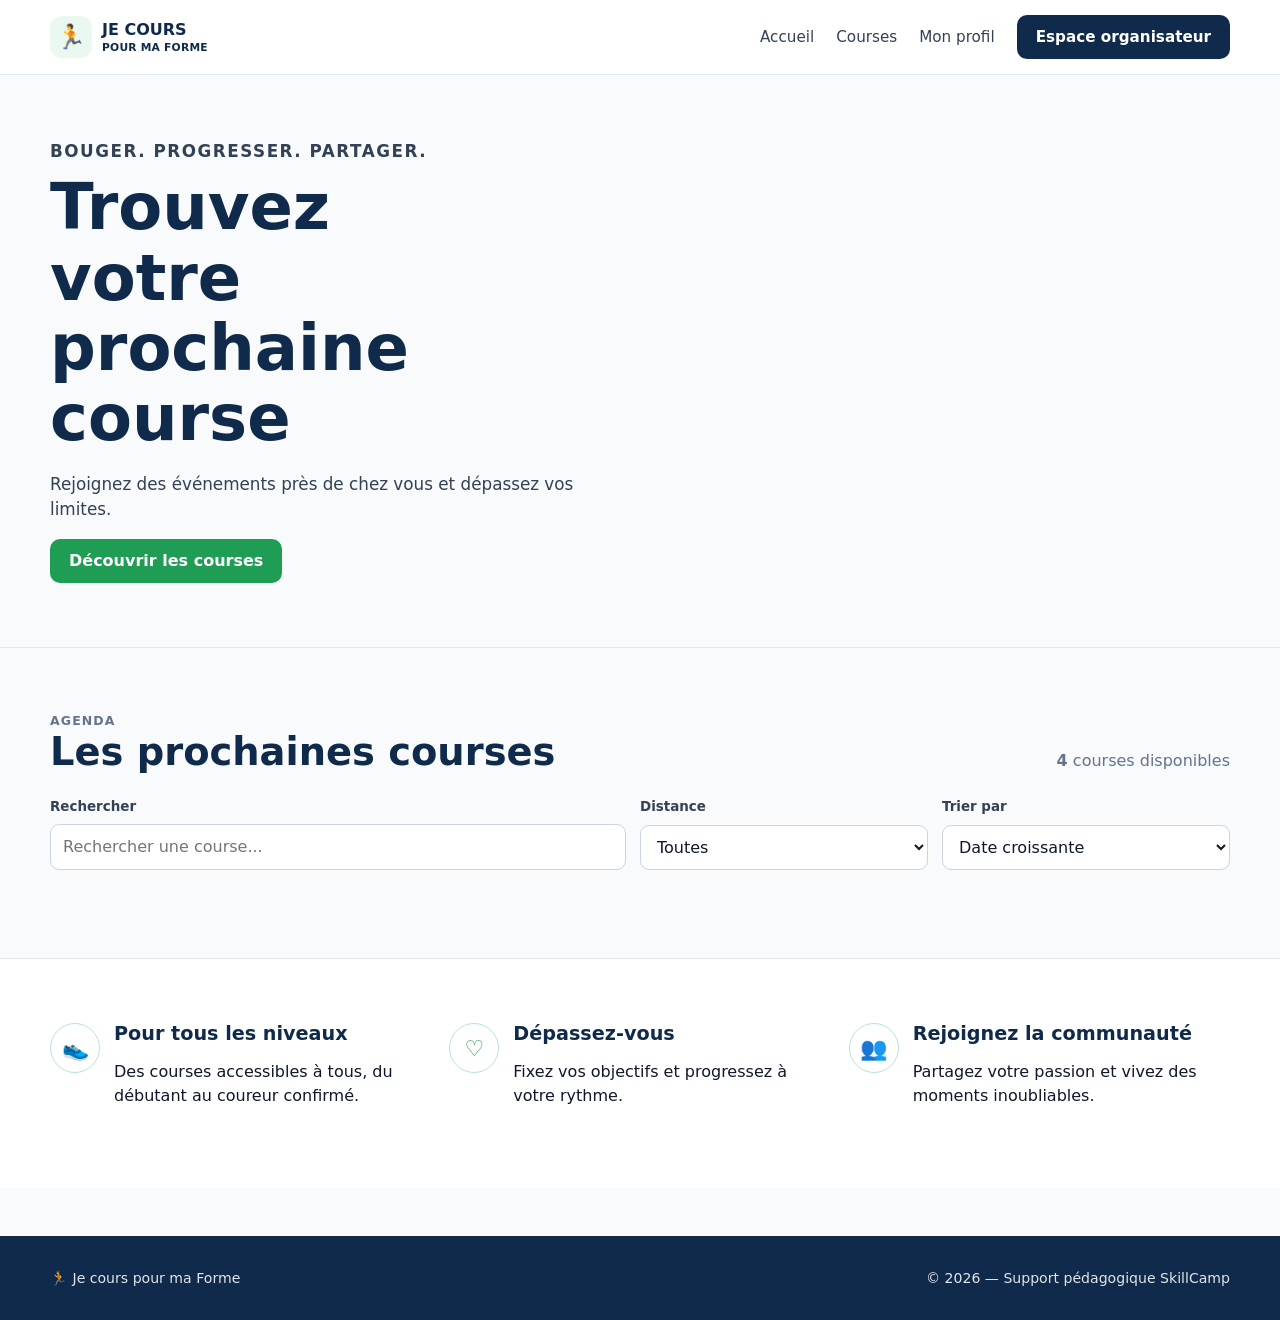
==== index.html @ d0cf8aa9 "first commit" ====
<!doctype html>
<html lang="fr">
<head>
  <meta charset="utf-8">
  <meta name="viewport" content="width=device-width, initial-scale=1">
  <title>Je cours pour ma Forme</title>
  <link rel="stylesheet" href="css/style.css">
</head>
<body>

<header class="site-header">
  <div class="container header-inner">
    <a class="brand" href="index.html">
      <span class="brand-mark">🏃</span>
      <span class="brand-text">JE COURS<small>POUR MA FORME</small></span>
    </a>

    <button
      class="menu-toggle"
      id="menu-toggle"
      type="button"
      aria-label="Ouvrir le menu"
      aria-controls="main-nav"
      aria-expanded="false"
    >
      <span></span><span></span><span></span>
    </button>

    <nav class="nav" id="main-nav">
      <a href="index.html">Accueil</a>
      <a href="index.html#courses">Courses</a>
      <a href="profil.html">Mon profil</a>
      <a class="btn btn-primary" href="admin.html">Espace organisateur</a>
    </nav>
  </div>
</header>

<main>
  <section class="hero">
    <div class="container hero-inner">
      <div class="hero-copy">
        <p class="eyebrow">Bouger. Progresser. Partager.</p>
        <h1>Trouvez votre prochaine course</h1>
        <p>Rejoignez des événements près de chez vous et dépassez vos limites.</p>
        <a class="btn btn-success" href="#courses">Découvrir les courses</a>
      </div>
    </div>
  </section>

  <section class="section" id="courses">
    <div class="container">
      <div class="section-heading">
        <div>
          <p class="eyebrow">Agenda</p>
          <h2>Les prochaines courses</h2>
        </div>
        <p><strong id="race-count">4</strong> courses disponibles</p>
      </div>

      <div class="filters">
        <label>
          <span>Rechercher</span>
          <input type="search" id="search" placeholder="Rechercher une course...">
        </label>
        <label>
          <span>Distance</span>
          <select id="distance">
            <option value="all">Toutes</option>
            <option value="5">5 km</option>
            <option value="10">10 km</option>
            <option value="21">Semi-marathon</option>
            <option value="42">Marathon</option>
          </select>
        </label>
        <label>
          <span>Trier par</span>
          <select id="sort">
            <option value="date">Date croissante</option>
            <option value="distance">Distance</option>
            <option value="availability">Places disponibles</option>
          </select>
        </label>
      </div>

      <div id="race-list" class="race-grid">
    <!-- Votre carte ici -->
</div>
  </section>

  <section class="section features">
    <div class="container feature-grid">
      <article class="feature">
        <div class="feature-icon">👟</div>
        <div><h3>Pour tous les niveaux</h3><p>Des courses accessibles à tous, du débutant au coureur confirmé.</p></div>
      </article>
      <article class="feature">
        <div class="feature-icon">♡</div>
        <div><h3>Dépassez-vous</h3><p>Fixez vos objectifs et progressez à votre rythme.</p></div>
      </article>
      <article class="feature">
        <div class="feature-icon">👥</div>
        <div><h3>Rejoignez la communauté</h3><p>Partagez votre passion et vivez des moments inoubliables.</p></div>
      </article>
    </div>
  </section>
</main>

<footer class="footer">
  <div class="container footer-inner">
    <span>🏃 Je cours pour ma Forme</span>
    <span>© 2026 — Support pédagogique SkillCamp</span>
  </div>
</footer>

  <!-- Exercice JS : décommenter lorsque le menu mobile est abordé. -->
  <!-- <script src="js/menu.js"></script> -->
</body>
</html>
---- css/style.css ----
:root {
  --navy: #0f2a4a;
  --navy-2: #173d67;
  --green: #1f9d55;
  --green-dark: #147a3f;
  --green-soft: #eaf8f0;
  --blue-soft: #eef6ff;
  --orange: #d97706;
  --orange-soft: #fff7ed;
  --red: #c73737;
  --red-soft: #fff1f1;
  --gray-50: #f8fafc;
  --gray-100: #f1f5f9;
  --gray-200: #e2e8f0;
  --gray-300: #cbd5e1;
  --gray-500: #64748b;
  --gray-700: #334155;
  --gray-900: #0f172a;
  --white: #fff;
  --shadow: 0 12px 30px rgba(15, 42, 74, .08);
  --radius: 18px;
}

* { box-sizing: border-box; }

html { scroll-behavior: smooth; }

body {
  margin: 0;
  font-family: Inter, ui-sans-serif, system-ui, -apple-system, BlinkMacSystemFont, "Segoe UI", sans-serif;
  color: var(--gray-900);
  background: var(--gray-50);
  line-height: 1.5;
}

a { color: inherit; text-decoration: none; }
button, input, select { font: inherit; }

.container {
  width: min(1180px, calc(100% - 32px));
  margin-inline: auto;
}

.site-header {
  position: sticky;
  top: 0;
  z-index: 20;
  background: rgba(255,255,255,.96);
  backdrop-filter: blur(10px);
  border-bottom: 1px solid var(--gray-200);
}

.header-inner {
  min-height: 74px;
  display: flex;
  align-items: center;
  justify-content: space-between;
  gap: 24px;
}

.brand {
  display: inline-flex;
  align-items: center;
  gap: 10px;
  font-weight: 800;
  color: var(--navy);
}

.brand-mark {
  width: 42px;
  height: 42px;
  display: grid;
  place-items: center;
  border-radius: 12px;
  background: var(--green-soft);
  color: var(--green);
  font-size: 24px;
}

.brand-text small {
  display: block;
  margin-top: -2px;
  font-size: .67rem;
  font-weight: 700;
  letter-spacing: .02em;
}

.nav {
  display: flex;
  align-items: center;
  gap: 22px;
  font-size: .95rem;
}

.nav a {
  color: var(--gray-700);
}

.nav a:hover,
.nav a.active {
  color: var(--green-dark);
}

.nav .btn {
  color: var(--white);
}

.hero {
  background:
    linear-gradient(90deg, rgba(248,250,252,1) 0%, rgba(248,250,252,.92) 36%, rgba(248,250,252,.18) 70%),
    url("https://images.unsplash.com/photo-1552674605-db6ffd4facb5?auto=format&fit=crop&w=1800&q=80") center/cover;
  border-bottom: 1px solid var(--gray-200);
}

.hero-inner {
  min-height: 390px;
  display: flex;
  align-items: center;
}

.hero-copy {
  width: min(560px, 100%);
  padding: 64px 0;
}

.eyebrow {
  margin: 0 0 8px;
  color: var(--green-dark);
  text-transform: uppercase;
  letter-spacing: .09em;
  font-size: .78rem;
  font-weight: 800;
}

h1, h2, h3 {
  color: var(--navy);
  line-height: 1.1;
}

h1 {
  margin: 0 0 18px;
  font-size: clamp(2.4rem, 5vw, 4rem);
  max-width: 9ch;
}

h2 {
  margin: 0;
  font-size: clamp(1.8rem, 3vw, 2.5rem);
}

h3 { margin: 0; font-size: 1.2rem; }

.hero p {
  max-width: 52ch;
  color: var(--gray-700);
  font-size: 1.05rem;
}

.btn {
  display: inline-flex;
  align-items: center;
  justify-content: center;
  gap: 8px;
  min-height: 44px;
  padding: 0 18px;
  border: 1px solid transparent;
  border-radius: 10px;
  font-weight: 700;
  cursor: pointer;
  transition: .18s ease;
}

.btn:hover { transform: translateY(-1px); }

.btn-primary {
  background: var(--navy);
  color: var(--white);
}

.btn-success {
  background: var(--green);
  color: var(--white);
}

.btn-success:hover { background: var(--green-dark); }

.btn-secondary {
  background: var(--white);
  color: var(--navy);
  border-color: var(--gray-300);
}

.btn-danger {
  background: var(--white);
  color: var(--red);
  border-color: #efb1b1;
}

.btn[disabled] {
  cursor: not-allowed;
  transform: none;
  background: var(--gray-200);
  color: var(--gray-500);
  border-color: var(--gray-200);
}

.section {
  padding: 64px 0;
}

.section-heading {
  display: flex;
  justify-content: space-between;
  gap: 24px;
  align-items: end;
  margin-bottom: 24px;
}

.section-heading p { margin: 0; color: var(--gray-500); }

.filters {
  display: grid;
  grid-template-columns: 2fr 1fr 1fr;
  gap: 14px;
  margin-bottom: 24px;
}

.field,
.filters label {
  display: grid;
  gap: 7px;
}

.field > span,
.filters label > span,
.field label {
  font-size: .84rem;
  color: var(--gray-700);
  font-weight: 700;
}

input,
select {
  width: 100%;
  min-height: 44px;
  padding: 10px 12px;
  border: 1px solid var(--gray-300);
  border-radius: 9px;
  background: var(--white);
  color: var(--gray-900);
  outline: none;
}

input:focus,
select:focus {
  border-color: var(--green);
  box-shadow: 0 0 0 3px rgba(31,157,85,.12);
}

.input-error { border-color: var(--red) !important; }
.field-error { min-height: 20px; color: var(--red); font-size: .82rem; margin: 0; }

.race-grid {
  display: grid;
  grid-template-columns: repeat(4, minmax(0, 1fr));
  gap: 18px;
}

.race-card {
  background: var(--white);
  border: 1px solid var(--gray-200);
  border-radius: var(--radius);
  overflow: hidden;
  box-shadow: var(--shadow);
  display: flex;
  flex-direction: column;
}

.race-card__media {
  position: relative;
  height: 180px;
  background: linear-gradient(135deg, #cbd5e1, #94a3b8);
  overflow: hidden;
}

.race-card__media img {
  width: 100%;
  height: 100%;
  object-fit: cover;
  display: block;
}

.race-card__date {
  position: absolute;
  top: 12px;
  left: 12px;
  width: 58px;
  min-height: 58px;
  display: grid;
  place-items: center;
  padding: 8px;
  border-radius: 12px;
  background: var(--navy);
  color: var(--white);
  text-align: center;
  font-weight: 800;
  line-height: 1.05;
}

.race-card__date small { display: block; font-size: .72rem; }

.race-card__body {
  display: grid;
  gap: 12px;
  padding: 18px;
  flex: 1;
}

.race-card__meta {
  display: grid;
  gap: 6px;
  color: var(--gray-700);
  font-size: .92rem;
}

.race-card__footer {
  display: grid;
  gap: 10px;
  margin-top: auto;
}

.badge {
  display: inline-flex;
  width: fit-content;
  padding: 4px 9px;
  border-radius: 999px;
  font-size: .77rem;
  font-weight: 800;
}

.badge--available {
  background: var(--green-soft);
  color: var(--green-dark);
}

.badge--warning {
  background: var(--orange-soft);
  color: var(--orange);
}

.badge--full {
  background: var(--red-soft);
  color: var(--red);
}

.badge--info {
  background: var(--blue-soft);
  color: #2563eb;
}

.features {
  background: var(--white);
  border-top: 1px solid var(--gray-200);
}

.feature-grid {
  display: grid;
  grid-template-columns: repeat(3, 1fr);
  gap: 18px;
}

.feature {
  display: flex;
  gap: 14px;
  align-items: flex-start;
}

.feature-icon {
  flex: 0 0 50px;
  height: 50px;
  display: grid;
  place-items: center;
  border-radius: 50%;
  border: 1px solid #b9e5cb;
  color: var(--green);
  font-size: 22px;
}

.card {
  background: var(--white);
  border: 1px solid var(--gray-200);
  border-radius: var(--radius);
  box-shadow: var(--shadow);
}

.registration-layout {
  display: grid;
  grid-template-columns: .9fr 1.1fr;
  gap: 22px;
  align-items: start;
}

.race-summary { overflow: hidden; }

.race-summary__media {
  height: 240px;
  background: #cbd5e1;
}

.race-summary__media img {
  width: 100%;
  height: 100%;
  object-fit: cover;
}

.race-summary__body {
  padding: 22px;
  display: grid;
  gap: 14px;
}

.notice {
  padding: 13px 15px;
  border-radius: 10px;
  border: 1px solid transparent;
  font-size: .92rem;
}

.notice--success {
  background: var(--green-soft);
  color: var(--green-dark);
  border-color: #c7ebd4;
}

.notice--warning {
  background: var(--orange-soft);
  color: #9a5a00;
  border-color: #fed7aa;
}

.notice--danger {
  background: var(--red-soft);
  color: var(--red);
  border-color: #fecaca;
}

.notice--info {
  background: var(--blue-soft);
  color: #245a96;
  border-color: #bfdbfe;
}

.form-card { padding: 26px; }

.form-grid {
  display: grid;
  gap: 16px;
}

.checkbox-row {
  display: flex;
  align-items: flex-start;
  gap: 10px;
  font-size: .9rem;
  color: var(--gray-700);
}

.checkbox-row input {
  width: 18px;
  min-height: 18px;
  margin-top: 2px;
}

.page-heading {
  padding: 42px 0 24px;
}

.stats-grid {
  display: grid;
  grid-template-columns: repeat(4, 1fr);
  gap: 16px;
  margin-bottom: 24px;
}

.stat-card {
  padding: 22px;
  display: flex;
  gap: 14px;
  align-items: center;
}

.stat-icon {
  width: 48px;
  height: 48px;
  border-radius: 50%;
  display: grid;
  place-items: center;
  background: var(--green-soft);
  color: var(--green);
  font-size: 22px;
}

.stat-value {
  font-size: 1.8rem;
  font-weight: 900;
  color: var(--navy);
}

.stat-label {
  color: var(--gray-500);
  font-size: .78rem;
  text-transform: uppercase;
  letter-spacing: .06em;
  font-weight: 800;
}

.table-card { padding: 22px; overflow-x: auto; }

.table-tools {
  display: grid;
  grid-template-columns: 2fr 1fr;
  gap: 12px;
  margin: 16px 0 18px;
}

table {
  width: 100%;
  border-collapse: collapse;
  min-width: 820px;
}

th, td {
  padding: 13px 12px;
  text-align: left;
  border-bottom: 1px solid var(--gray-200);
  font-size: .9rem;
}

th {
  color: var(--gray-500);
  font-size: .75rem;
  text-transform: uppercase;
  letter-spacing: .05em;
}

.pagination {
  display: flex;
  justify-content: flex-end;
  gap: 8px;
  margin-top: 18px;
}

.pagination a {
  min-width: 36px;
  height: 36px;
  display: grid;
  place-items: center;
  border: 1px solid var(--gray-300);
  border-radius: 8px;
  background: var(--white);
}

.pagination a.active {
  background: var(--navy);
  color: var(--white);
  border-color: var(--navy);
}

.styleguide-grid {
  display: grid;
  grid-template-columns: repeat(5, 1fr);
  gap: 22px;
}

.sg-block {
  padding-right: 22px;
  border-right: 1px solid var(--gray-200);
}

.sg-block:last-child { border-right: 0; }

.sg-stack {
  display: grid;
  gap: 10px;
  margin-top: 14px;
}

.loader {
  width: 42px;
  height: 42px;
  border-radius: 50%;
  border: 4px solid var(--gray-200);
  border-top-color: var(--navy);
  animation: spin 1s linear infinite;
}

@keyframes spin { to { transform: rotate(360deg); } }

.empty-state {
  text-align: center;
  padding: 18px;
  color: var(--gray-500);
}

.empty-state strong {
  display: block;
  color: var(--navy);
  margin-top: 8px;
}

.footer {
  margin-top: 48px;
  background: var(--navy);
  color: rgba(255,255,255,.88);
}

.footer-inner {
  min-height: 84px;
  display: flex;
  align-items: center;
  justify-content: space-between;
  gap: 18px;
  font-size: .88rem;
}

@media (max-width: 980px) {
  .race-grid { grid-template-columns: repeat(2, minmax(0, 1fr)); }
  .stats-grid { grid-template-columns: repeat(2, 1fr); }
  .styleguide-grid { grid-template-columns: repeat(2, 1fr); }
  .sg-block { border-right: 0; padding-right: 0; }
}

@media (max-width: 760px) {
  .hero {
    background:
      linear-gradient(rgba(248,250,252,.9), rgba(248,250,252,.9)),
      url("https://images.unsplash.com/photo-1552674605-db6ffd4facb5?auto=format&fit=crop&w=1200&q=80") center/cover;
  }
  .filters,
  .registration-layout,
  .table-tools,
  .feature-grid {
    grid-template-columns: 1fr;
  }
  .section-heading {
    align-items: start;
    flex-direction: column;
  }
}

@media (max-width: 560px) {
  .container { width: min(100% - 22px, 1180px); }
  .race-grid,
  .stats-grid,
  .styleguide-grid {
    grid-template-columns: 1fr;
  }
  .header-inner { min-height: 64px; }
  .brand-text small { display: none; }
  .hero-inner { min-height: 330px; }
  .hero-copy { padding: 42px 0; }
  .section { padding: 44px 0; }
}

/* Mobile navigation ------------------------------------------------------- */
.menu-toggle {
  display: none;
  width: 44px;
  height: 44px;
  padding: 10px;
  border: 1px solid var(--gray-300);
  border-radius: 10px;
  background: var(--white);
  cursor: pointer;
}

.menu-toggle span {
  display: block;
  height: 2px;
  margin: 5px 0;
  border-radius: 99px;
  background: var(--navy);
}

@media (max-width: 760px) {
  .header-inner {
    position: relative;
  }

  .menu-toggle {
    display: block;
    margin-left: auto;
  }

  .nav {
    display: none;
    position: absolute;
    top: calc(100% + 1px);
    left: 0;
    right: 0;
    padding: 14px 16px 18px;
    background: var(--white);
    border: 1px solid var(--gray-200);
    border-top: 0;
    border-radius: 0 0 14px 14px;
    box-shadow: var(--shadow);
    flex-direction: column;
    align-items: stretch;
    gap: 4px;
  }

  .nav.is-open {
    display: flex;
  }

  .nav > a:not(.btn) {
    display: block;
    padding: 11px 8px;
    border-radius: 8px;
  }

  .nav > a:not(.btn):hover {
    background: var(--gray-100);
  }

  .nav .btn {
    margin-top: 6px;
  }
}


/* Profile page ------------------------------------------------------------ */
.profile-layout {
  display: grid;
  grid-template-columns: 320px 1fr;
  gap: 22px;
  align-items: start;
}

.profile-card {
  padding: 24px;
}

.profile-avatar {
  width: 74px;
  height: 74px;
  display: grid;
  place-items: center;
  margin-bottom: 16px;
  border-radius: 50%;
  background: var(--green-soft);
  color: var(--green-dark);
  font-size: 30px;
  font-weight: 800;
}

.profile-meta {
  display: grid;
  gap: 8px;
  margin-top: 14px;
  color: var(--gray-700);
  font-size: .92rem;
}

.registration-list {
  display: grid;
  gap: 14px;
}

.registration-item {
  display: grid;
  grid-template-columns: 1fr auto;
  gap: 18px;
  align-items: center;
  padding: 18px;
  border: 1px solid var(--gray-200);
  border-radius: 14px;
  background: var(--white);
}

.registration-item__meta {
  display: grid;
  gap: 5px;
  margin-top: 8px;
  color: var(--gray-700);
  font-size: .92rem;
}

.registration-item__actions {
  display: flex;
  gap: 8px;
  align-items: center;
}

@media (max-width: 760px) {
  .profile-layout {
    grid-template-columns: 1fr;
  }

  .registration-item {
    grid-template-columns: 1fr;
  }

  .registration-item__actions {
    justify-content: flex-start;
  }
}
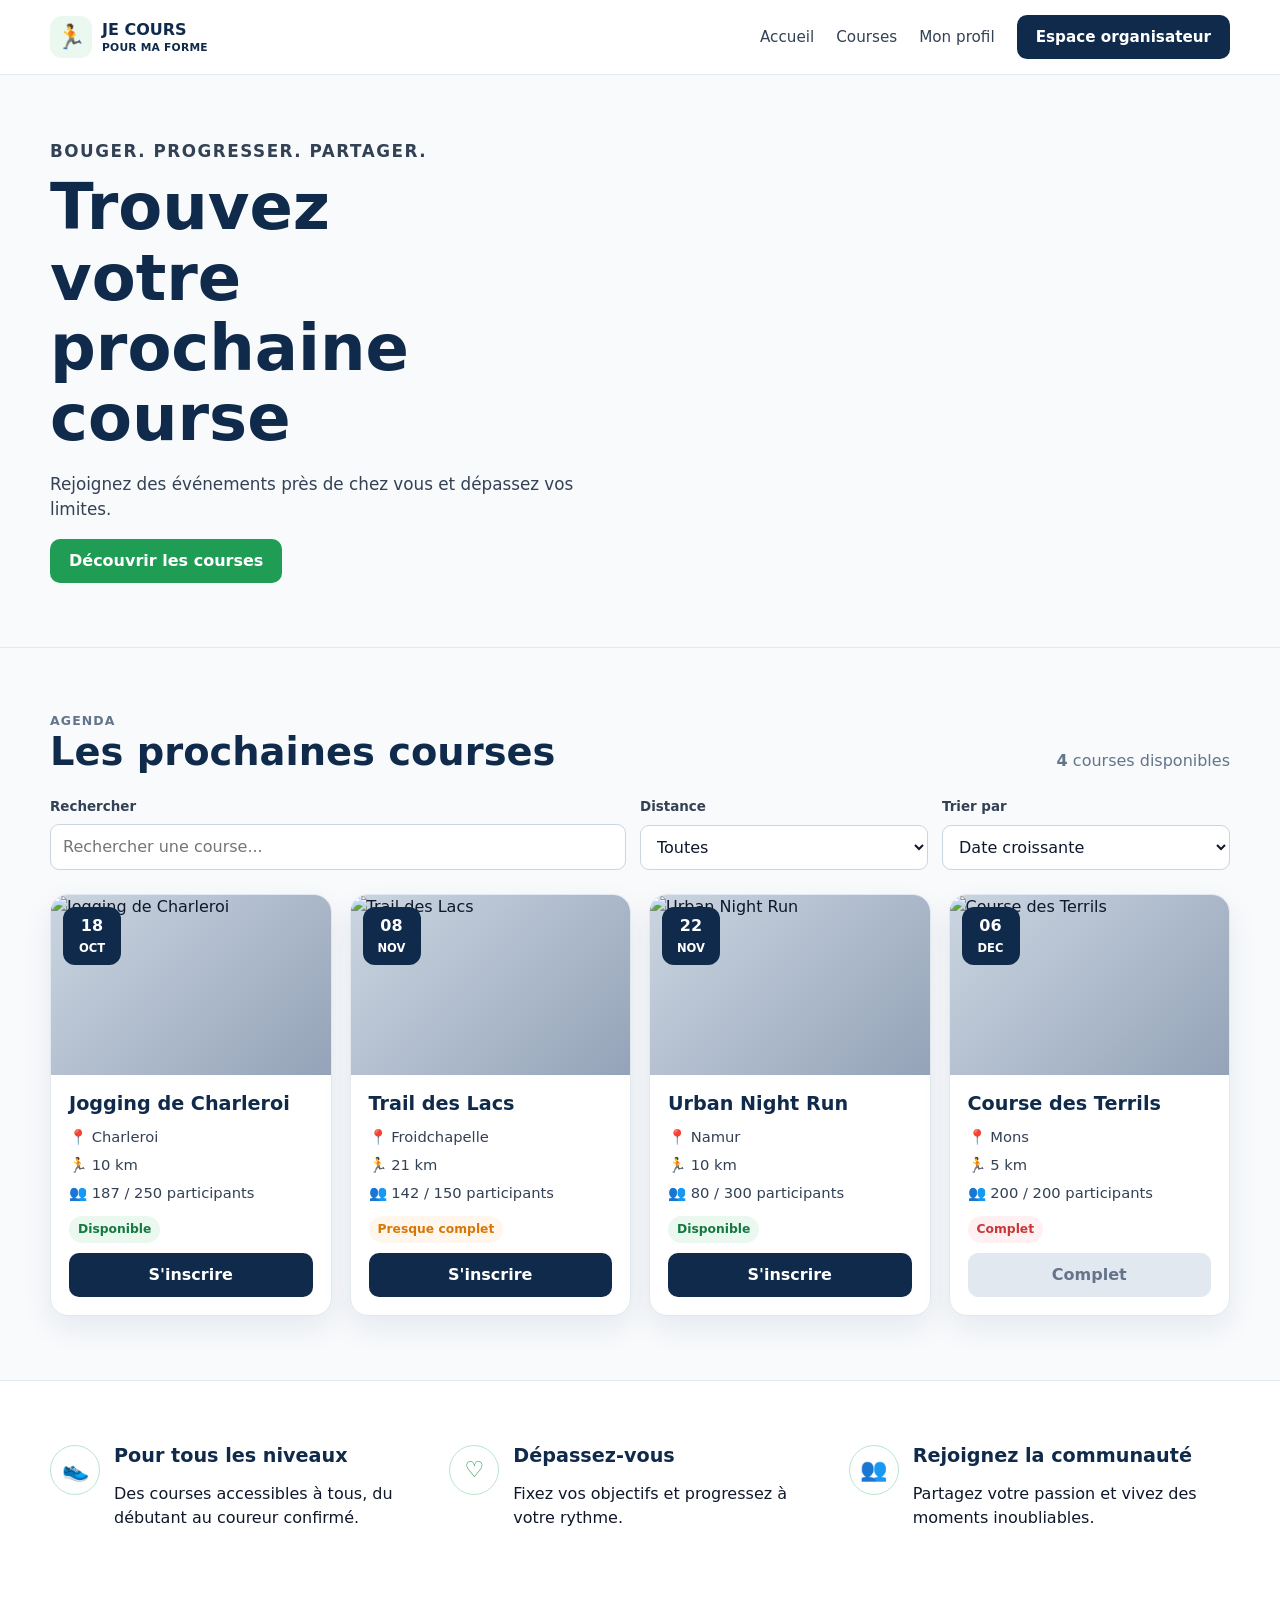
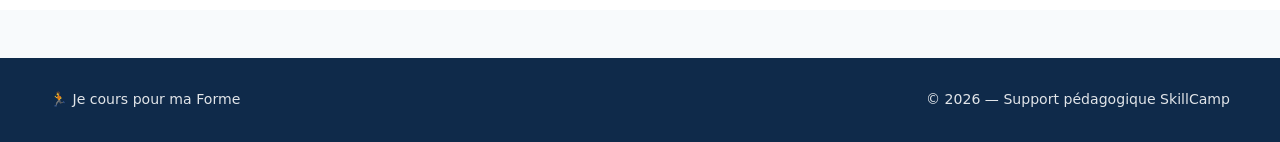
==== commit af991782: "insert fetch on json" ====
--- a/index.html
+++ b/index.html
@@ -84,6 +84,81 @@
 
       <div id="race-list" class="race-grid">
     <!-- Votre carte ici -->
+     <div class="race-card" data-race-id="1">
+          <div class="race-card__media">
+            <img src="https://images.unsplash.com/photo-1506157786151-b8491531f063?auto=format&fit=crop&w=900&q=80" alt="Charleroi">
+            <div class="race-card__date">18 <small>OCT.</small></div>
+          </div>
+          <div class="race-card__body">
+            <h3>Jogging de Charleroi</h3>
+            <div class="race-card__meta">
+              <span>📍 Charleroi</span>
+              <span>🏃 10 km</span>
+              <span>👥 187 / 250 participants</span>
+            </div>
+            <div class="race-card__footer">
+              <span class="badge badge--available">Disponible</span>
+              <a class="btn btn-primary" href="inscription.html?race=1">S'inscrire</a>
+            </div>
+          </div>
+        </div>
+
+        <div class="race-card" data-race-id="2">
+          <div class="race-card__media">
+            <img src="https://images.unsplash.com/photo-1500530855697-b586d89ba3ee?auto=format&fit=crop&w=900&q=80" alt="Lacs">
+            <div class="race-card__date">08 <small>NOV.</small></div>
+          </div>
+          <div class="race-card__body">
+            <h3>Trail des Lacs</h3>
+            <div class="race-card__meta">
+              <span>📍 Froidchapelle</span>
+              <span>🏃 21 km</span>
+              <span>👥 142 / 150 participants</span>
+            </div>
+            <div class="race-card__footer">
+              <span class="badge badge--warning">Presque complet</span>
+              <a class="btn btn-primary" href="inscription.html?race=2">S'inscrire</a>
+            </div>
+          </div>
+        </div>
+
+        <div class="race-card" data-race-id="3">
+          <div class="race-card__media">
+            <img src="https://images.unsplash.com/photo-1519501025264-65ba15a82390?auto=format&fit=crop&w=900&q=80" alt="Ville de nuit">
+            <div class="race-card__date">22 <small>NOV.</small></div>
+          </div>
+          <div class="race-card__body">
+            <h3>Urban Night Run</h3>
+            <div class="race-card__meta">
+              <span>📍 Namur</span>
+              <span>🏃 10 km</span>
+              <span>👥 80 / 300 participants</span>
+            </div>
+            <div class="race-card__footer">
+              <span class="badge badge--available">Disponible</span>
+              <a class="btn btn-primary" href="inscription.html?race=3">S'inscrire</a>
+            </div>
+          </div>
+        </div>
+
+        <div class="race-card race-card--full" data-race-id="4">
+          <div class="race-card__media">
+            <img src="https://images.unsplash.com/photo-1500534314209-a25ddb2bd429?auto=format&fit=crop&w=900&q=80" alt="Terrils">
+            <div class="race-card__date">06 <small>DÉC.</small></div>
+          </div>
+          <div class="race-card__body">
+            <h3>Course des Terrils</h3>
+            <div class="race-card__meta">
+              <span>📍 Mons</span>
+              <span>🏃 5 km</span>
+              <span>👥 200 / 200 participants</span>
+            </div>
+            <div class="race-card__footer">
+              <span class="badge badge--full">Complet</span>
+              <button class="btn" disabled>Complet</button>
+            </div>
+          </div>
+        </div>
 </div>
   </section>
 
@@ -113,6 +188,7 @@
 </footer>
 
   <!-- Exercice JS : décommenter lorsque le menu mobile est abordé. -->
-  <!-- <script src="js/menu.js"></script> -->
+<script src="js/menu.js"></script>
+<script src="js/app.js"></script>
 </body>
 </html>
